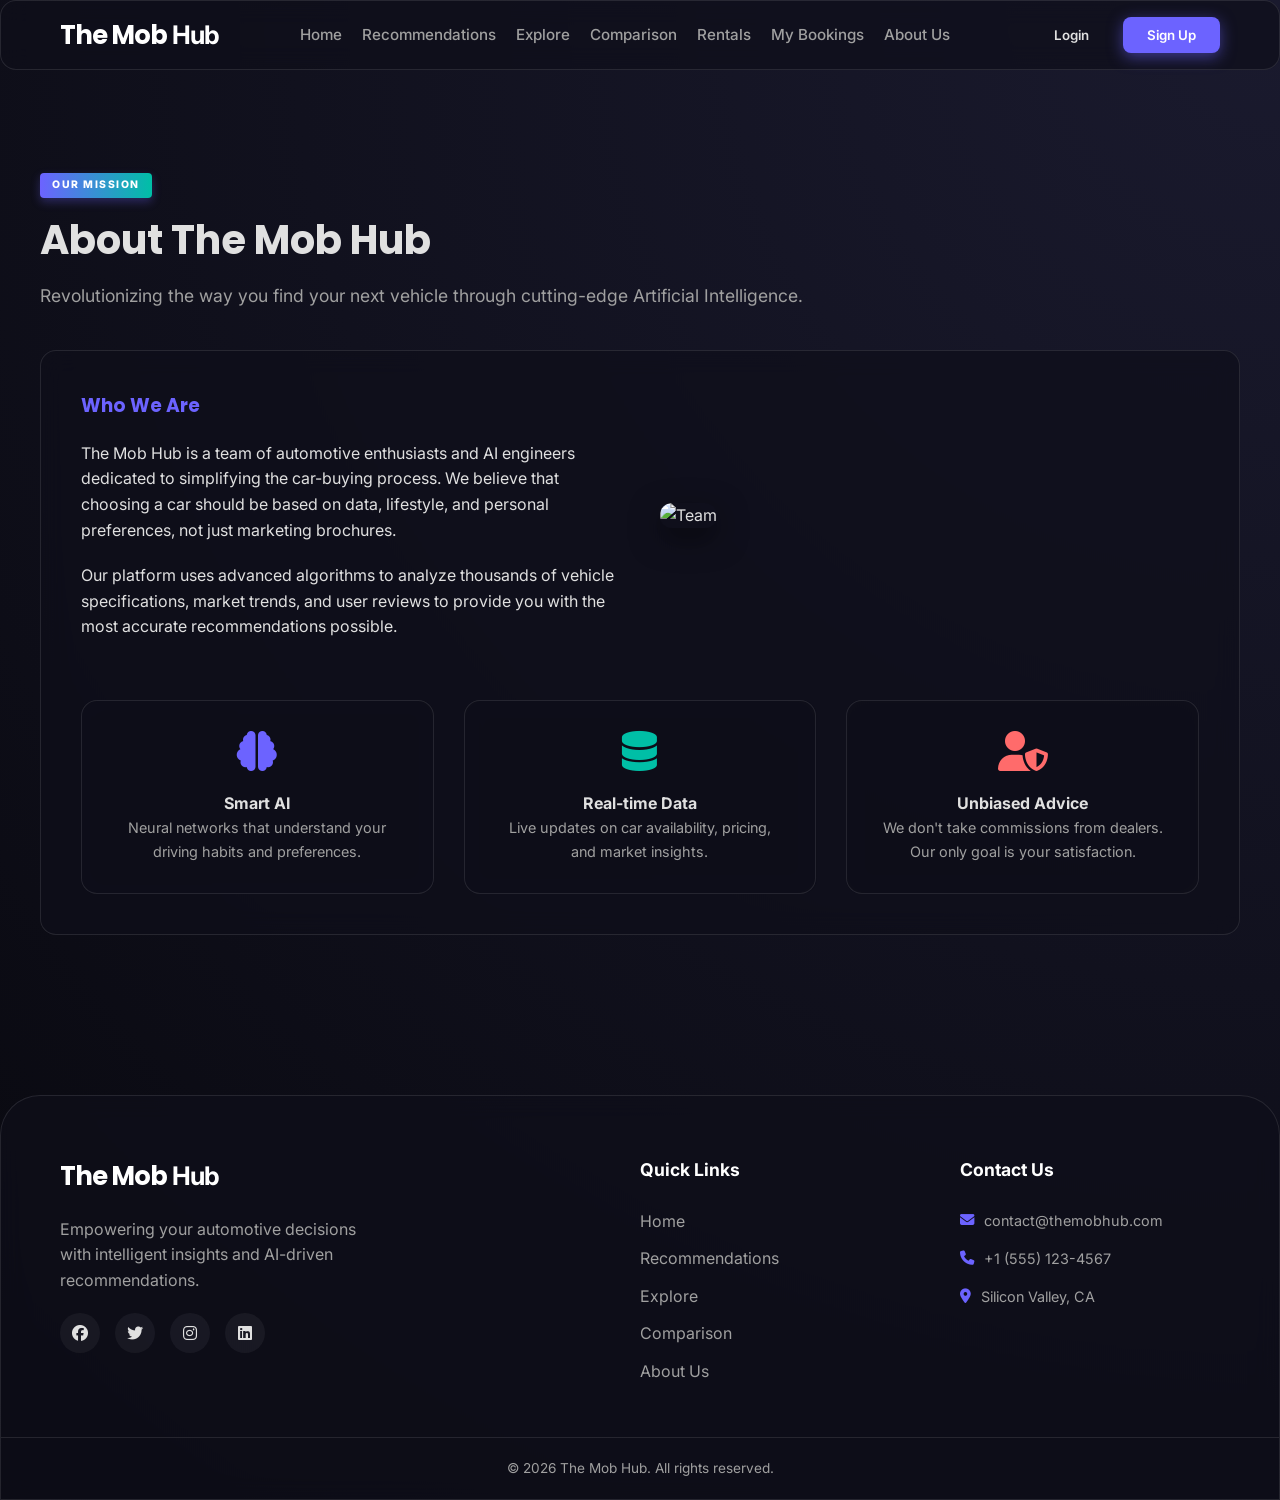
==== frontend/about.html @ 7b122635 "Initial project upload" ====
<!DOCTYPE html>
<html lang="en">
<head>
    <meta charset="UTF-8">
    <meta name="viewport" content="width=device-width, initial-scale=1.0">
    <title>About Us | The Mob Hub</title>
    <link rel="preconnect" href="https://fonts.googleapis.com">
    <link rel="preconnect" href="https://fonts.gstatic.com" crossorigin>
    <link href="https://fonts.googleapis.com/css2?family=Inter:wght@400;500;600&family=Poppins:wght@600;700&display=swap" rel="stylesheet">
    <link rel="stylesheet" href="https://cdnjs.cloudflare.com/ajax/libs/font-awesome/6.4.0/css/all.min.css">
    <link rel="stylesheet" href="css/styles.css">
</head>
<body class="dark-theme">
    <!-- Navbar -->
    <nav class="navbar glass">
        <div class="container">
            <a href="index.html" class="logo">The Mob<span> Hub</span></a>
            <ul class="nav-links">
                <li><a href="index.html">Home</a></li>
                <li><a href="recommendations.html">Recommendations</a></li>
                <li><a href="explore.html">Explore</a></li>
                <li><a href="comparison.html">Comparison</a></li>
                <li><a href="rentals.html">Rentals</a></li>
                <li><a href="my-bookings.html">My Bookings</a></li>
                <li><a href="about.html" class="active">About Us</a></li>
            </ul>
            <div class="auth-buttons">
                <button id="login-btn" class="btn btn-text">Login</button>
                <button id="signup-btn" class="btn btn-primary">Sign Up</button>
            </div>
        </div>
    </nav>

    <main class="container section-padding">
        <div class="section-header">
            <span class="module-label">Our Mission</span>
            <h2>About The Mob Hub</h2>
            <p>Revolutionizing the way you find your next vehicle through cutting-edge Artificial Intelligence.</p>
        </div>

        <div class="about-content glass" style="padding: 40px; margin-top: 40px;">
            <div style="display: grid; grid-template-columns: 1fr 1fr; gap: 40px; align-items: center;">
                <div>
                    <h3 style="color: var(--primary-color); margin-bottom: 20px;">Who We Are</h3>
                    <p style="margin-bottom: 20px;">The Mob Hub is a team of automotive enthusiasts and AI engineers dedicated to simplifying the car-buying process. We believe that choosing a car should be based on data, lifestyle, and personal preferences, not just marketing brochures.</p>
                    <p>Our platform uses advanced algorithms to analyze thousands of vehicle specifications, market trends, and user reviews to provide you with the most accurate recommendations possible.</p>
                </div>
                <div>
                    <img src="https://images.unsplash.com/photo-1552664730-d307ca884978?auto=format&fit=crop&w=800&q=80" alt="Team" style="width: 100%; border-radius: 12px; box-shadow: 0 10px 30px rgba(0,0,0,0.5);">
                </div>
            </div>

            <div style="margin-top: 60px; display: grid; grid-template-columns: repeat(3, 1fr); gap: 30px; text-align: center;">
                <div class="dash-card glass" style="min-height: auto; padding: 30px;">
                    <i class="fa-solid fa-brain" style="font-size: 2.5rem; color: var(--primary-color); margin-bottom: 20px;"></i>
                    <h4>Smart AI</h4>
                    <p style="font-size: 0.9rem; color: var(--text-muted);">Neural networks that understand your driving habits and preferences.</p>
                </div>
                <div class="dash-card glass" style="min-height: auto; padding: 30px;">
                    <i class="fa-solid fa-database" style="font-size: 2.5rem; color: var(--secondary-color); margin-bottom: 20px;"></i>
                    <h4>Real-time Data</h4>
                    <p style="font-size: 0.9rem; color: var(--text-muted);">Live updates on car availability, pricing, and market insights.</p>
                </div>
                <div class="dash-card glass" style="min-height: auto; padding: 30px;">
                    <i class="fa-solid fa-user-shield" style="font-size: 2.5rem; color: var(--accent-color); margin-bottom: 20px;"></i>
                    <h4>Unbiased Advice</h4>
                    <p style="font-size: 0.9rem; color: var(--text-muted);">We don't take commissions from dealers. Our only goal is your satisfaction.</p>
                </div>
            </div>
        </div>
    </main>

    <footer class="footer glass">
        <div class="container footer-container">
            <div class="footer-brand">
                <a href="index.html" class="logo">The Mob<span> Hub</span></a>
                <p>Empowering your automotive decisions with intelligent insights and AI-driven recommendations.</p>
                <div class="social-links">
                    <a href="#"><i class="fa-brands fa-facebook"></i></a>
                    <a href="#"><i class="fa-brands fa-twitter"></i></a>
                    <a href="#"><i class="fa-brands fa-instagram"></i></a>
                    <a href="#"><i class="fa-brands fa-linkedin"></i></a>
                </div>
            </div>
            <div class="footer-links">
                <h4>Quick Links</h4>
                <ul>
                    <li><a href="index.html">Home</a></li>
                    <li><a href="recommendations.html">Recommendations</a></li>
                    <li><a href="explore.html">Explore</a></li>
                    <li><a href="comparison.html">Comparison</a></li>
                    <li><a href="about.html">About Us</a></li>
                </ul>
            </div>
            <div class="footer-contact">
                <h4>Contact Us</h4>
                <p><i class="fa-solid fa-envelope"></i> contact@themobhub.com</p>
                <p><i class="fa-solid fa-phone"></i> +1 (555) 123-4567</p>
                <p><i class="fa-solid fa-location-dot"></i> Silicon Valley, CA</p>
            </div>
        </div>
        <div class="footer-bottom">
            <div class="container">
                <p>&copy; 2026 The Mob Hub. All rights reserved.</p>
            </div>
        </div>
    </footer>

    <!-- Modals -->
    <div id="login-modal" class="modal">
        <div class="modal-content glass">
            <span class="close-modal">&times;</span>
            <h2>Welcome Back</h2>
            <form id="login-form">
                <div class="form-group"><label>Email</label><input type="email" placeholder="Enter your email" required></div>
                <div class="form-group"><label>Password</label><input type="password" placeholder="Enter your password" required></div>
                <button type="submit" class="btn btn-primary btn-block">Login</button>
                <p class="auth-switch">Don't have an account? <a href="#" id="auth-signup-link">Sign Up</a></p>
            </form>
        </div>
    </div>

    <div id="signup-modal" class="modal">
        <div class="modal-content glass">
            <span class="close-modal">&times;</span>
            <h2>Create Account</h2>
            <form id="signup-form">
                <div class="form-group"><label>Name</label><input type="text" placeholder="Enter your name" required></div>
                <div class="form-group"><label>Email</label><input type="email" placeholder="Enter your email" required></div>
                <div class="form-group"><label>Password</label><input type="password" placeholder="Create a password" required></div>
                <button type="submit" class="btn btn-primary btn-block">Sign Up</button>
                <p class="auth-switch">Already have an account? <a href="#" id="auth-login-link">Log In</a></p>
            </form>
        </div>
    </div>

    <!-- Scripts -->
    <script src="js/api.js"></script>
    <script src="js/components.js"></script>
    <script src="js/app.js"></script>
</body>
</html>
---- frontend/css/styles.css ----
/* CSS Variables - Dark/Sleek Theme */
:root {
    --primary-color: #6C63FF;
    --primary-glow: rgba(108, 99, 255, 0.5);
    --secondary-color: #00BFA6;
    --accent-color: #FF6B6B;
    --bg-dark: #0F0F1A;
    --bg-darker: #08080E;
    --surface-color: rgba(255, 255, 255, 0.05);
    --surface-border: rgba(255, 255, 255, 0.1);
    --text-main: #E0E0E0;
    --text-muted: #A0A0A0;
    --glass-bg: rgba(15, 15, 26, 0.7);
    --glass-border: rgba(255, 255, 255, 0.1);
    --transition-smooth: all 0.3s cubic-bezier(0.4, 0, 0.2, 1);
    --container-width: 1200px;
}

/* Global Reset */
* {
    margin: 0;
    padding: 0;
    box-sizing: border-box;
    font-family: 'Inter', sans-serif;
}

body {
    background-color: var(--bg-dark);
    color: var(--text-main);
    line-height: 1.6;
    overflow-x: hidden;
    background: radial-gradient(circle at top right, #1A1A2E, var(--bg-darker));
}

h1, h2, h3, .logo {
    font-family: 'Poppins', sans-serif;
}

.container {
    max-width: var(--container-width);
    margin: 0 auto;
    padding: 0 20px;
}

/* Glassmorphism Utility */
.glass {
    background: var(--glass-bg);
    backdrop-filter: blur(12px);
    -webkit-backdrop-filter: blur(12px);
    border: 1px solid var(--glass-border);
    border-radius: 16px;
}

/* Navbar Styling */
.navbar {
    position: sticky;
    top: 0;
    z-index: 1000;
    padding: 10px 0;
    margin-bottom: 20px;
    height: 70px;
    display: flex;
    align-items: center;
}

.navbar .container {
    display: flex;
    justify-content: space-between;
    align-items: center;
    width: 100%;
}

.logo {
    font-size: 1.6rem;
    font-weight: 700;
    color: #fff;
    text-decoration: none;
    letter-spacing: -1px;
    flex-shrink: 0;
}

.nav-links {
    display: flex;
    list-style: none;
    gap: 20px;
    margin: 0 20px;
    flex-wrap: nowrap;
}

.nav-links a {
    text-decoration: none;
    color: var(--text-muted);
    font-weight: 500;
    transition: var(--transition-smooth);
    white-space: nowrap;
    font-size: 0.95rem;
}

.auth-buttons {
    display: flex;
    gap: 10px;
    align-items: center;
    flex-shrink: 0;
}

/* Responsive Navbar Adjustments */
@media (max-width: 1100px) {
    .nav-links { gap: 15px; margin: 0 10px; }
    .nav-links a { font-size: 0.9rem; }
    .logo { font-size: 1.4rem; }
}

@media (max-width: 900px) {
    .nav-links { gap: 10px; }
    .btn { padding: 8px 16px; font-size: 0.85rem; }
}

/* Buttons */
.btn {
    padding: 10px 24px;
    border-radius: 8px;
    font-weight: 600;
    cursor: pointer;
    transition: var(--transition-smooth);
    border: none;
    outline: none;
}

.btn-primary {
    background-color: var(--primary-color);
    color: white;
    box-shadow: 0 4px 15px var(--primary-glow);
}

.btn-primary:hover {
    transform: translateY(-2px);
    box-shadow: 0 6px 20px var(--primary-glow);
}

.btn-secondary {
    background-color: transparent;
    color: var(--text-main);
    border: 1px solid var(--surface-border);
}

.btn-secondary:hover {
    background-color: var(--surface-color);
}

.btn-text {
    background: none;
    color: var(--text-main);
}

.btn-lg {
    padding: 14px 32px;
    font-size: 1.1rem;
}

.btn-block {
    width: 100%;
}

/* Hero Section */
.hero {
    position: relative;
    height: 100vh;
    display: flex;
    align-items: center;
    overflow: hidden;
}

#hero-video {
    position: absolute;
    top: 50%;
    left: 50%;
    min-width: 100%;
    min-height: 100%;
    width: auto;
    height: auto;
    z-index: -2;
    transform: translate(-50%, -50%);
    object-fit: cover;
}

.hero-overlay {
    position: absolute;
    top: 0;
    left: 0;
    width: 100%;
    height: 100%;
    background: linear-gradient(rgba(8, 8, 14, 0.4), var(--bg-darker));
    z-index: -1;
}

.hero-container {
    z-index: 1;
}

.hero h1 {
    font-size: 4rem;
    text-shadow: 0 4px 10px rgba(0, 0, 0, 0.5);
}

.hero p {
    text-shadow: 0 2px 5px rgba(0, 0, 0, 0.5);
}

.car-skeleton {
    width: 100%;
    height: 300px;
    background: linear-gradient(90deg, var(--surface-color) 25%, var(--surface-border) 50%, var(--surface-color) 75%);
    background-size: 200% 100%;
    animation: loading 1.5s infinite;
    border-radius: 20px;
}

@keyframes loading {
    0% { background-position: 200% 0; }
    100% { background-position: -200% 0; }
}

/* Catalog Section & Sidebar */
.catalog-section {
    display: grid;
    grid-template-columns: 280px 1fr;
    gap: 40px;
    margin-bottom: 80px;
}

.sidebar {
    padding: 30px;
    height: fit-content;
    position: sticky;
    top: 100px;
}

.sidebar h3 {
    margin-bottom: 25px;
    font-size: 1.3rem;
}

.filter-group {
    margin-bottom: 25px;
}

.filter-group label {
    display: block;
    margin-bottom: 10px;
    font-size: 0.9rem;
    color: var(--text-muted);
}

.filter-group input[type="range"] {
    width: 100%;
    accent-color: var(--primary-color);
}

.range-values {
    display: flex;
    justify-content: space-between;
    font-size: 0.8rem;
    color: var(--text-muted);
    margin-top: 5px;
}

.filter-group select {
    width: 100%;
    padding: 10px;
    background: var(--bg-darker);
    border: 1px solid var(--surface-border);
    border-radius: 8px;
    color: #fff;
    outline: none;
}

.checkbox-group label {
    display: flex;
    align-items: center;
    gap: 10px;
    margin-bottom: 8px;
    cursor: pointer;
    color: var(--text-main);
}

/* Car Grid & Cards */
.car-grid {
    display: grid;
    grid-template-columns: repeat(auto-fill, minmax(300px, 1fr));
    gap: 25px;
}

.car-card {
    background: var(--surface-color);
    border: 1px solid var(--surface-border);
    border-radius: 20px;
    overflow: hidden;
    transition: var(--transition-smooth);
    position: relative;
}

.car-card:hover {
    transform: translateY(-10px);
    border-color: var(--primary-color);
    box-shadow: 0 10px 30px rgba(0, 0, 0, 0.5);
}

.car-img {
    width: 100%;
    height: 180px;
    background-color: #1a1a2e;
    position: relative;
    overflow: hidden;
}

.car-img img {
    width: 100%;
    height: 100%;
    object-fit: cover;
    transition: transform 0.5s ease;
}

.car-card:hover .car-img img {
    transform: scale(1.1);
}

.wishlist-btn {
    position: absolute;
    top: 15px;
    right: 15px;
    width: 40px;
    height: 40px;
    border-radius: 50%;
    background: rgba(15, 15, 26, 0.6);
    backdrop-filter: blur(5px);
    border: 1px solid var(--surface-border);
    color: #fff;
    display: flex;
    align-items: center;
    justify-content: center;
    cursor: pointer;
    transition: var(--transition-smooth);
}

.wishlist-btn:hover {
    color: var(--accent-color);
    background: #fff;
}

.car-info {
    padding: 20px;
}

.car-category {
    font-size: 0.75rem;
    font-weight: 700;
    text-transform: uppercase;
    color: var(--primary-color);
    margin-bottom: 5px;
    letter-spacing: 1px;
}

.car-info h4 {
    font-size: 1.2rem;
    margin-bottom: 10px;
}

.car-price {
    color: var(--secondary-color);
    font-weight: 700;
    font-size: 1.3rem;
    margin-bottom: 15px;
}

.car-specs {
    display: grid;
    grid-template-columns: 1fr 1fr;
    gap: 10px;
    margin-bottom: 20px;
    font-size: 0.85rem;
    color: var(--text-muted);
}

.car-specs span {
    display: flex;
    align-items: center;
    gap: 5px;
}

.car-actions {
    display: flex;
    gap: 10px;
}

.car-actions .btn-primary {
    flex: 1;
}

/* AI Chat Widget */
.chat-widget {
    position: fixed;
    bottom: 30px;
    right: 30px;
    z-index: 2000;
}

.chat-toggle {
    width: 60px;
    height: 60px;
    border-radius: 50%;
    display: flex;
    align-items: center;
    justify-content: center;
    font-size: 1.5rem;
    color: #fff;
    cursor: pointer;
    box-shadow: 0 5px 20px rgba(108, 99, 255, 0.3);
    border: none;
    transition: var(--transition-smooth);
}

.chat-toggle:hover {
    transform: rotate(15deg) scale(1.1);
}

.chat-toggle i {
    color: var(--primary-color);
}

.chat-body {
    width: 350px;
    height: 480px;
    background: var(--bg-darker);
    border: 1px solid var(--surface-border);
    border-radius: 20px;
    display: none; /* Hidden by default */
    flex-direction: column;
    overflow: hidden;
    margin-bottom: 20px;
    box-shadow: 0 20px 50px rgba(0, 0, 0, 0.8);
}

.chat-header {
    padding: 15px 20px;
    display: flex;
    justify-content: space-between;
    align-items: center;
    border-bottom: 1px solid var(--surface-border);
    font-weight: 600;
}

.chat-messages {
    flex: 1;
    padding: 20px;
    overflow-y: auto;
    display: flex;
    flex-direction: column;
    gap: 15px;
}

.message {
    padding: 12px 16px;
    border-radius: 16px;
    max-width: 85%;
    font-size: 0.9rem;
    position: relative;
}

.message.ai {
    background: var(--surface-color);
    align-self: flex-start;
    border-bottom-left-radius: 4px;
    border: 1px solid var(--surface-border);
}

.message.user {
    background: var(--primary-color);
    color: #fff;
    align-self: flex-end;
    border-bottom-right-radius: 4px;
}

.message-time {
    font-size: 0.7rem;
    color: var(--text-muted);
    margin-top: 5px;
    text-align: right;
}


.chat-footer {
    padding: 15px;
    display: flex;
    gap: 10px;
    border-top: 1px solid var(--surface-border);
}

.chat-footer input {
    flex: 1;
    background: var(--surface-color);
    border: none;
    border-radius: 8px;
    padding: 10px;
    color: #fff;
    outline: none;
}

.section-padding {
    padding: 80px 0;
}

.section-header {
    margin-bottom: 40px;
    text-align: left;
}

.section-header h2 {
    font-size: 2.5rem;
    margin-bottom: 10px;
}

.section-header p {
    color: var(--text-muted);
    font-size: 1.1rem;
}

/* Dashboard Styles */
.dashboard-grid {
    display: grid;
    grid-template-columns: repeat(3, 1fr);
    gap: 30px;
}

.dash-card {
    padding: 30px;
    min-height: 300px;
}

.dash-card h3 {
    display: flex;
    align-items: center;
    gap: 15px;
    margin-bottom: 25px;
    font-size: 1.4rem;
}

.dash-card h3 i {
    color: var(--primary-color);
}

.dash-list {
    display: flex;
    flex-direction: column;
    gap: 15px;
}

.empty-msg {
    color: var(--text-muted);
    font-style: italic;
    font-size: 0.9rem;
}

.stat-item {
    margin-top: 10px;
}

.progress-bar {
    width: 100%;
    height: 8px;
    background: var(--surface-border);
    border-radius: 4px;
    margin-top: 10px;
    overflow: hidden;
}

.progress {
    height: 100%;
    background: linear-gradient(90deg, var(--primary-color), var(--secondary-color));
}

/* Comparison Styles */
.compare-container {
    padding: 60px;
    display: flex;
    justify-content: center;
    align-items: center;
    min-height: 400px;
}

.compare-placeholder {
    text-align: center;
    color: var(--text-muted);
}

.compare-placeholder i {
    font-size: 4rem;
    margin-bottom: 20px;
    opacity: 0.3;
}

/* Recommendation Grid */
.recommendation-grid {
    display: grid;
    grid-template-columns: repeat(auto-fill, minmax(350px, 1fr));
    gap: 30px;
}

/* Modal Styles */
.modal {
    display: none;
    position: fixed;
    z-index: 3000;
    left: 0;
    top: 0;
    width: 100%;
    height: 100%;
    background-color: rgba(0, 0, 0, 0.8);
    backdrop-filter: blur(5px);
    align-items: center;
    justify-content: center;
}

.modal.open {
    display: flex;
}

.modal-content {
    padding: 40px;
    width: 100%;
    max-width: 450px;
    position: relative;
    z-index: 4000;
    pointer-events: auto;
    animation: fadeIn 0.3s ease-out;
}

.close-modal {
    position: absolute;
    top: 20px;
    right: 25px;
    font-size: 1.5rem;
    cursor: pointer;
    color: var(--text-muted);
}

.form-group {
    margin-bottom: 20px;
}

.form-group label {
    display: block;
    margin-bottom: 8px;
    font-size: 0.9rem;
}

.form-group input {
    width: 100%;
    padding: 12px;
    background: var(--surface-color);
    border: 1px solid var(--surface-border);
    border-radius: 8px;
    color: #fff;
    outline: none;
    pointer-events: auto;
    position: relative;
    z-index: 4001;
}

.auth-switch {
    margin-top: 20px;
    text-align: center;
    font-size: 0.9rem;
    color: var(--text-muted);
}

.auth-switch a {
    color: var(--primary-color);
    text-decoration: none;
}

/* Comparison Table */
.compare-table {
    width: 100%;
    border-collapse: collapse;
    margin-top: 20px;
    background: var(--surface-color);
    border-radius: 12px;
    overflow: hidden;
}

.compare-table th, .compare-table td {
    padding: 15px 20px;
    text-align: left;
    border-bottom: 1px solid var(--surface-border);
}

.compare-table th {
    background: var(--bg-darker);
    color: var(--primary-color);
    font-weight: 700;
}

.compare-table tr:hover {
    background: rgba(255, 255, 255, 0.02);
}

/* Reasons List */
.car-reasons {
    list-style: none;
    margin-bottom: 15px;
    padding: 0;
}

.car-reasons li {
    font-size: 0.85rem;
    color: var(--secondary-color);
    display: flex;
    align-items: center;
    gap: 8px;
    margin-bottom: 5px;
}

.car-reasons li i {
    font-size: 0.7rem;
}

/* Upgrade Card */
.upgrade-card {
    border-left: 4px solid var(--primary-color);
}

.upgrade-divider {
    grid-column: 1 / -1;
    margin: 40px 0 20px;
    border-bottom: 1px solid var(--surface-border);
    padding-bottom: 10px;
}

.badge {
    position: absolute;
    top: 15px;
    left: 15px;
    background: var(--primary-color);
    color: #fff;
    padding: 4px 10px;
    border-radius: 4px;
    font-size: 0.7rem;
    font-weight: 700;
    text-transform: uppercase;
}

/* Dash Item */
.dash-item {
    display: flex;
    align-items: center;
    gap: 15px;
    padding: 15px;
    border-radius: 12px;
    margin-bottom: 10px;
}

.dash-item-actions {
    display: flex;
    gap: 8px;
}

.dash-item-actions button {
    background: none;
    border: none;
    color: var(--text-muted);
    cursor: pointer;
    font-size: 0.9rem;
    transition: var(--transition-smooth);
}

.dash-item-actions button:hover {
    color: var(--primary-color);
    transform: scale(1.1);
}

/* Reason Tags */
.reason-tag {
    font-size: 0.8rem;
    display: flex;
    align-items: center;
    gap: 6px;
    padding: 4px 10px;
    border-radius: 20px;
    margin-bottom: 5px;
    background: rgba(255, 255, 255, 0.05);
}

.reason-tag.budget { color: var(--secondary-color); }
.reason-tag.usage { color: #FFD700; }
.reason-tag.efficiency { color: #ADFF2F; }
.reason-tag.performance { color: var(--accent-color); }
.reason-tag.safety { color: #00BFFF; }

/* Details Modal Layout */
.details-modal-content {
    max-width: 900px;
    width: 90%;
    padding: 0;
    overflow: hidden;
}

.details-layout {
    display: grid;
    grid-template-columns: 1fr 1fr;
    height: 100%;
}

.details-gallery {
    padding: 30px;
    background: #000;
}

.details-gallery .main-img {
    width: 100%;
    height: 250px;
    object-fit: cover;
    border-radius: 12px;
    margin-bottom: 20px;
}

.specs-grid {
    display: grid;
    grid-template-columns: 1fr 1fr;
    gap: 15px;
}

.spec-box {
    background: var(--surface-color);
    padding: 15px;
    border-radius: 10px;
    display: flex;
    flex-direction: column;
    align-items: center;
    text-align: center;
}

.spec-box i { color: var(--primary-color); margin-bottom: 5px; }
.spec-box span { font-weight: 600; font-size: 0.9rem; }
.spec-box label { font-size: 0.7rem; color: var(--text-muted); text-transform: uppercase; }

.details-info {
    padding: 40px;
    overflow-y: auto;
}

.details-info h2 { font-size: 2rem; margin-bottom: 15px; }
.details-info .description { color: var(--text-muted); margin-bottom: 30px; font-size: 0.95rem; }

.insights-card {
    padding: 20px;
    margin-bottom: 30px;
}

.insights-card h3 { font-size: 1.1rem; margin-bottom: 15px; }
.insight-row {
    display: flex;
    justify-content: space-between;
    margin-bottom: 10px;
    font-size: 0.9rem;
}

.modal-actions { margin-top: auto; }

@media (max-width: 768px) {
    .details-layout { grid-template-columns: 1fr; }
    .details-modal-content { height: 90vh; overflow-y: auto; }
}

.info-header {
    display: flex;
    justify-content: space-between;
    align-items: center;
    margin-bottom: 15px;
}

.price-tag {
    font-size: 1.5rem;
    font-weight: 700;
    color: var(--secondary-color);
}

.calculator-section, .cost-analysis {
    padding: 20px;
    margin-bottom: 20px;
}

.calculator-section h3, .cost-analysis h3 {
    font-size: 1rem;
    margin-bottom: 15px;
    display: flex;
    align-items: center;
    gap: 10px;
}

.calc-grid {
    display: grid;
    grid-template-columns: 1fr 1fr;
    gap: 15px;
    margin-bottom: 15px;
}

.calc-input label {
    display: block;
    font-size: 0.75rem;
    color: var(--text-muted);
    margin-bottom: 5px;
}

.calc-input input {
    width: 100%;
    background: rgba(255, 255, 255, 0.05);
    border: 1px solid var(--surface-border);
    padding: 8px;
    border-radius: 6px;
    color: #fff;
    outline: none;
}

.emi-result {
    text-align: center;
    border-top: 1px solid var(--surface-border);
    padding-top: 15px;
}

.emi-result span {
    display: block;
    font-size: 0.8rem;
    color: var(--text-muted);
}

.emi-result strong {
    font-size: 1.4rem;
    color: var(--primary-color);
}

.range-vals {
    display: flex;
    justify-content: space-between;
    font-size: 0.7rem;
    color: var(--text-muted);
    margin-top: 5px;
}

#km-val {
    color: var(--secondary-color);
    font-weight: 600;
}

.thumb-grid {
    display: grid;
    grid-template-columns: repeat(4, 1fr);
    gap: 10px;
    margin-bottom: 20px;
}

.thumb {
    width: 100%;
    height: 60px;
    object-fit: cover;
    border-radius: 6px;
    cursor: pointer;
    border: 2px solid transparent;
    transition: var(--transition-smooth);
}

.thumb:hover {
    border-color: var(--primary-color);
}

.suitability-section {
    margin-bottom: 25px;
    display: flex;
    flex-direction: column;
    gap: 10px;
}

.suit-item {
    display: flex;
    justify-content: space-between;
    font-size: 0.85rem;
    color: var(--text-muted);
}

.stars {
    color: #333;
    font-size: 0.75rem;
}

.stars i.active {
    color: #FFD700;
}

.pros-cons {
    display: grid;
    grid-template-columns: 1fr 1fr;
    gap: 20px;
    margin-bottom: 30px;
}

.pc-box h3 {
    font-size: 0.9rem;
    margin-bottom: 10px;
    text-transform: uppercase;
}

.pc-box ul {
    list-style: none;
    padding: 0;
}

.pc-box li {
    font-size: 0.8rem;
    margin-bottom: 5px;
    display: flex;
    gap: 8px;
    align-items: center;
}

.pc-box.pros i { color: var(--secondary-color); }
.pc-box.cons i { color: var(--accent-color); }

.pc-box.pros { border-left: 3px solid var(--secondary-color); padding-left: 15px; }
.pc-box.cons { border-left: 3px solid var(--accent-color); padding-left: 15px; }

.module-label {
    display: inline-block;
    background: linear-gradient(90deg, var(--primary-color), var(--secondary-color));
    color: #fff;
    padding: 4px 12px;
    border-radius: 4px;
    font-size: 0.65rem;
    font-weight: 800;
    text-transform: uppercase;
    letter-spacing: 1.5px;
    margin-bottom: 10px;
    box-shadow: 0 4px 10px rgba(108, 99, 255, 0.3);
}

/* Typing Indicator */
.typing {
    padding: 10px 15px;
    background: var(--surface-color);
    border-radius: 12px;
    display: inline-flex;
    gap: 4px;
    align-self: flex-start;
}

.typing span {
    width: 6px;
    height: 6px;
    background: var(--text-muted);
    border-radius: 50%;
    animation: typing 1s infinite ease-in-out;
}

.typing span:nth-child(2) { animation-delay: 0.2s; }
.typing span:nth-child(3) { animation-delay: 0.4s; }

@keyframes typing {
    0%, 100% { transform: translateY(0); }
    50% { transform: translateY(-5px); }
}

/* Footer Styles */
.footer {
    margin-top: 80px;
    padding: 60px 0 20px;
    border-top: 1px solid var(--glass-border);
    border-radius: 40px 40px 0 0;
}

.footer-container {
    display: grid;
    grid-template-columns: 2fr 1fr 1fr;
    gap: 60px;
    margin-bottom: 40px;
}

.footer-brand p {
    margin: 20px 0;
    color: var(--text-muted);
    max-width: 300px;
}

.social-links {
    display: flex;
    gap: 15px;
}

.social-links a {
    width: 40px;
    height: 40px;
    border-radius: 50%;
    background: var(--surface-color);
    display: flex;
    align-items: center;
    justify-content: center;
    color: var(--text-main);
    text-decoration: none;
    transition: var(--transition-smooth);
}

.social-links a:hover {
    background: var(--primary-color);
    color: #fff;
    transform: translateY(-3px);
}

.footer-links h4, .footer-contact h4 {
    margin-bottom: 25px;
    font-size: 1.1rem;
    color: #fff;
}

.footer-links ul {
    list-style: none;
}

.footer-links ul li {
    margin-bottom: 12px;
}

.footer-links ul li a {
    text-decoration: none;
    color: var(--text-muted);
    transition: var(--transition-smooth);
}

.footer-links ul li a:hover {
    color: var(--primary-color);
    padding-left: 5px;
}

.footer-contact p {
    display: flex;
    align-items: center;
    gap: 10px;
    color: var(--text-muted);
    margin-bottom: 15px;
    font-size: 0.9rem;
}

.footer-contact p i {
    color: var(--primary-color);
}

.footer-bottom {
    padding-top: 20px;
    border-top: 1px solid var(--surface-border);
    text-align: center;
    font-size: 0.85rem;
    color: var(--text-muted);
}

@media (max-width: 768px) {
    .footer-container {
        grid-template-columns: 1fr;
        gap: 40px;
    }
}

.rental-badge {
    background: var(--secondary-color);
    font-size: 0.9rem;
    padding: 6px 12px;
}

.car-card .rental-info {
    display: flex;
    justify-content: space-between;
    align-items: center;
    margin-top: 15px;
    padding-top: 15px;
    border-top: 1px solid var(--surface-border);
}

.rental-tag {
    font-size: 0.75rem;
    color: var(--text-muted);
    background: rgba(255, 255, 255, 0.05);
    padding: 3px 8px;
    border-radius: 4px;
}

.rental-form-container h3 {
    margin-bottom: 25px;
    text-align: center;
    color: var(--primary-color);
}

.form-grid .form-group label {
    font-size: 0.8rem;
    color: var(--text-muted);
}

.error {
    color: var(--accent-color);
    text-align: center;
    padding: 20px;
}

/* Select & Dropdown Fixes */
select {
    width: 100%;
    padding: 12px;
    background-color: var(--surface-color);
    color: #fff;
    border: 1px solid var(--surface-border);
    border-radius: 8px;
    font-family: inherit;
    font-size: 0.9rem;
    appearance: none;
    background-image: url("data:image/svg+xml,%3Csvg xmlns='http://www.w3.org/2000/svg' fill='none' viewBox='0 0 24 24' stroke='white'%3E%3Cpath stroke-linecap='round' stroke-linejoin='round' stroke-width='2' d='M19 9l-7 7-7-7'%3E%3C/path%3E%3C/svg%3E");
    background-repeat: no-repeat;
    background-position: right 12px center;
    background-size: 16px;
    cursor: pointer;
    transition: var(--transition-smooth);
}

select:focus {
    outline: none;
    border-color: var(--primary-color);
    box-shadow: 0 0 0 2px var(--primary-glow);
}

select option {
    background-color: #1e1e2f; /* Dark background for visibility */
    color: #fff;
    padding: 12px;
}

.form-group-dynamic {
    margin-top: 15px;
    animation: fadeIn 0.3s ease-out;
}

/* Animations */
@keyframes fadeIn {
    from { opacity: 0; transform: translateY(20px); }
    to { opacity: 1; transform: translateY(0); }
}

section {
    animation: fadeIn 0.8s ease-out forwards;
}

.car-card {
    animation: fadeIn 0.5s ease-out forwards;
}

/* Hover effects for interactive elements */
.btn, .nav-links a, .chat-toggle, .wishlist-btn {
    transition: var(--transition-smooth);
}

.dash-card:hover {
    border-color: var(--secondary-color);
    box-shadow: 0 5px 20px rgba(0, 191, 166, 0.2);
}

/* Custom Scrollbar */
::-webkit-scrollbar {
    width: 8px;
}

::-webkit-scrollbar-track {
    background: var(--bg-darker);
}

::-webkit-scrollbar-thumb {
    background: var(--surface-border);
    border-radius: 4px;
}

::-webkit-scrollbar-thumb:hover {
    background: var(--primary-color);
}

/* --- Enhanced Rental Booking Modal Styles --- */

.details-modal-content {
    max-width: 1000px !important;
    width: 95% !important;
    padding: 0 !important;
    overflow: hidden;
    background: var(--bg-darker) !important;
    border-radius: 20px !important;
}

.rental-modal-container {
    color: var(--text-main);
    animation: fadeIn 0.4s ease;
}

.rental-modal-grid {
    display: grid;
    grid-template-columns: 1fr 1.2fr;
    height: 85vh;
}

@media (max-width: 850px) {
    .rental-modal-grid {
        grid-template-columns: 1fr;
        height: 80vh;
        overflow-y: auto;
    }
}

.rental-info-side {
    padding: 30px;
    background: rgba(108, 99, 255, 0.03);
    border-right: 1px solid var(--surface-border);
    display: flex;
    flex-direction: column;
    gap: 25px;
    overflow-y: auto;
}

.rental-form-side {
    padding: 30px;
    overflow-y: auto;
    background: var(--bg-darker);
}

/* Selected Car Card */
.selected-car-card {
    padding: 20px;
    position: relative;
    border: 1px solid var(--primary-glow);
    box-shadow: 0 0 20px rgba(108, 99, 255, 0.1);
    transition: var(--transition-smooth);
    border-radius: 16px;
}

.selected-car-card:hover {
    box-shadow: 0 0 30px rgba(108, 99, 255, 0.2);
    border-color: var(--primary-color);
}

.availability-badge {
    position: absolute;
    top: 15px;
    right: 15px;
    padding: 5px 12px;
    border-radius: 20px;
    font-size: 0.75rem;
    font-weight: 600;
    text-transform: uppercase;
    letter-spacing: 1px;
    z-index: 10;
}

.availability-badge.available {
    background: rgba(0, 191, 166, 0.15);
    color: var(--secondary-color);
    border: 1px solid var(--secondary-color);
}

.selected-car-img {
    width: 100%;
    height: 160px;
    object-fit: contain;
    margin-bottom: 15px;
    filter: drop-shadow(0 10px 15px rgba(0,0,0,0.5));
}

.selected-car-info h3 {
    font-size: 1.4rem;
    margin-bottom: 12px;
    color: #fff;
    text-shadow: 0 0 10px var(--primary-glow);
}

.car-meta-grid {
    display: grid;
    grid-template-columns: 1fr 1fr;
    gap: 10px;
}

.car-meta-grid span {
    font-size: 0.8rem;
    color: var(--text-muted);
    display: flex;
    align-items: center;
    gap: 6px;
}

.car-meta-grid span i {
    color: var(--primary-color);
    width: 14px;
}

/* Info Sections */
.insurance-section h4, .ratings-preview h4 {
    font-size: 0.95rem;
    margin-bottom: 10px;
    display: flex;
    align-items: center;
    gap: 8px;
    color: var(--primary-color);
}

.insurance-section p {
    font-size: 0.8rem;
    color: var(--text-muted);
    line-height: 1.4;
}

.rating-flex {
    display: flex;
    align-items: center;
    gap: 10px;
}

.rating-score {
    font-size: 1.1rem;
    font-weight: 700;
    color: #fff;
}

.stars i.active {
    color: #FFD700;
}

.review-count {
    font-size: 0.75rem;
    color: var(--text-muted);
}

/* Form Styles */
.form-section {
    margin-bottom: 25px;
}

.form-section h4 {
    font-size: 0.85rem;
    text-transform: uppercase;
    letter-spacing: 1px;
    color: var(--text-muted);
    margin-bottom: 15px;
    display: flex;
    align-items: center;
    gap: 8px;
    border-bottom: 1px solid var(--surface-border);
    padding-bottom: 8px;
}

.form-section h4 i {
    color: var(--primary-color);
}

/* Driver Options Radio */
.driver-options {
    display: grid;
    grid-template-columns: 1fr 1fr;
    gap: 12px;
}

.radio-card {
    cursor: pointer;
    position: relative;
}

.radio-card input {
    position: absolute;
    opacity: 0;
}

.radio-content {
    background: var(--surface-color);
    border: 1px solid var(--surface-border);
    padding: 12px;
    border-radius: 10px;
    display: flex;
    flex-direction: column;
    align-items: center;
    gap: 6px;
    transition: var(--transition-smooth);
}

.radio-card input:checked + .radio-content {
    background: rgba(108, 99, 255, 0.1);
    border-color: var(--primary-color);
    box-shadow: 0 0 10px var(--primary-glow);
}

.radio-content i {
    font-size: 1.2rem;
    margin-bottom: 2px;
}

.radio-card input:checked + .radio-content i {
    color: var(--primary-color);
}

/* Upload Section */
.upload-grid {
    display: grid;
    grid-template-columns: 1fr 1fr;
    gap: 12px;
}

.upload-box {
    border: 2px dashed var(--surface-border);
    background: var(--surface-color);
    padding: 15px;
    border-radius: 10px;
    text-align: center;
    cursor: pointer;
    transition: var(--transition-smooth);
    display: flex;
    flex-direction: column;
    align-items: center;
    justify-content: center;
    gap: 5px;
    position: relative;
    min-height: 120px;
}

.upload-box.drag-over {
    border-color: var(--primary-color);
    background: rgba(108, 99, 255, 0.05);
    transform: scale(1.02);
}

.upload-box.uploaded {
    border-color: var(--secondary-color);
    background: rgba(0, 191, 166, 0.05);
    border-style: solid;
}

.upload-box.error {
    border-color: var(--accent-color);
    background: rgba(255, 107, 107, 0.05);
}

.upload-box.uploaded i {
    color: var(--secondary-color);
}

.upload-box.uploaded small {
    color: var(--secondary-color);
    font-weight: 600;
}

.upload-preview {
    width: 100%;
    height: 80px;
    object-fit: cover;
    border-radius: 6px;
    margin-bottom: 5px;
    display: none;
}

.upload-box.uploaded .upload-preview {
    display: block;
}

.upload-box.uploaded i:not(.success-icon) {
    display: none;
}

.error-msg {
    color: var(--accent-color);
    font-size: 0.7rem;
    margin-top: 4px;
    display: none;
    font-weight: 500;
}

.upload-box.error .error-msg {
    display: block;
}


.upload-box span {
    font-size: 0.85rem;
    font-weight: 500;
}

.upload-box small {
    font-size: 0.7rem;
    color: var(--text-muted);
}

/* Coupon Group */
.coupon-group {
    display: flex;
    gap: 10px;
    margin-top: 12px;
}

.coupon-group input {
    flex: 1;
}

/* Summary Card */
.summary-card {
    margin: 25px 0;
    padding: 18px;
    border: 1px solid var(--primary-glow);
    background: rgba(108, 99, 255, 0.05) !important;
    border-radius: 12px;
}

.summary-card h4 {
    color: #fff;
    margin-bottom: 12px;
    font-size: 1rem;
}

.summary-row {
    display: flex;
    justify-content: space-between;
    font-size: 0.85rem;
    margin-bottom: 6px;
    color: var(--text-muted);
}

.summary-divider {
    height: 1px;
    background: var(--surface-border);
    margin: 12px 0;
}

.summary-row.total {
    font-size: 1.1rem;
    font-weight: 700;
    color: #fff;
}

.summary-row.total span:last-child {
    color: var(--secondary-color);
    text-shadow: 0 0 10px rgba(0, 191, 166, 0.4);
}

/* Terms Group */
.terms-group {
    margin-bottom: 20px;
}

.checkbox-container {
    display: flex;
    align-items: center;
    gap: 10px;
    font-size: 0.85rem;
    color: var(--text-muted);
    cursor: pointer;
}

.checkbox-container input {
    width: 18px;
    height: 18px;
    cursor: pointer;
}

.checkbox-container a {
    color: var(--primary-color);
    text-decoration: none;
}

/* Success Popup */
.success-popup {
    padding: 50px 30px;
    text-align: center;
    animation: scaleUp 0.5s cubic-bezier(0.175, 0.885, 0.32, 1.275);
}

.success-icon {
    font-size: 4.5rem;
    color: var(--secondary-color);
    margin-bottom: 20px;
    filter: drop-shadow(0 0 15px rgba(0, 191, 166, 0.5));
}

.success-popup h2 {
    font-size: 1.8rem;
    margin-bottom: 12px;
    color: #fff;
}

.success-popup p {
    color: var(--text-muted);
    max-width: 350px;
    margin: 0 auto 30px;
    font-size: 0.9rem;
}

.success-actions {
    display: flex;
    justify-content: center;
    gap: 12px;
}

@keyframes scaleUp {
    from { transform: scale(0.8); opacity: 0; }
    to { transform: scale(1); opacity: 1; }
}

/* Glow Button */
.glow-button {
    position: relative;
    overflow: hidden;
    transition: var(--transition-smooth);
    border: none;
    outline: none;
}

.glow-button:hover {
    box-shadow: 0 0 20px var(--primary-glow);
    transform: translateY(-2px);
}

.glow-button:active {
    transform: scale(0.98);
}

/* Booked Dates Section */
.booked-dates-section {
    padding: 15px;
    margin-top: 15px;
    border: 1px solid rgba(255, 107, 107, 0.2);
    background: rgba(255, 107, 107, 0.02) !important;
}

.booked-dates-section h4 {
    color: var(--accent-color) !important;
    font-size: 0.9rem;
    margin-bottom: 10px;
    display: flex;
    align-items: center;
    gap: 8px;
}

.booked-dates-list {
    display: flex;
    flex-direction: column;
    gap: 8px;
}

.booked-date-item {
    display: flex;
    align-items: center;
    gap: 10px;
    font-size: 0.8rem;
    color: var(--text-muted);
    background: rgba(255,255,255,0.03);
    padding: 8px 12px;
    border-radius: 6px;
    border-left: 3px solid var(--accent-color);
}

.booked-date-item i {
    color: var(--accent-color);
}

.no-dates {
    font-size: 0.8rem;
    color: var(--secondary-color);
    font-style: italic;
}

.loading-dates {
    font-size: 0.8rem;
    color: var(--text-muted);
}

/* Driver Selection Grid */
.driver-list-grid {
    display: grid;
    grid-template-columns: repeat(auto-fill, minmax(130px, 1fr));
    gap: 12px;
    margin-top: 10px;
}

.driver-option-card {
    background: var(--surface-color);
    border: 1px solid var(--surface-border);
    border-radius: 10px;
    padding: 10px;
    text-align: center;
    cursor: pointer;
    transition: var(--transition-smooth);
}

.driver-option-card:hover {
    border-color: var(--primary-color);
    background: rgba(108, 99, 255, 0.05);
}

.driver-option-card.selected {
    border-color: var(--secondary-color);
    background: rgba(0, 191, 166, 0.1);
    box-shadow: 0 0 15px rgba(0, 191, 166, 0.2);
}

.driver-option-card img {
    width: 50px;
    height: 50px;
    border-radius: 50%;
    object-fit: cover;
    margin-bottom: 8px;
    border: 2px solid var(--surface-border);
}

.driver-option-card.selected img {
    border-color: var(--secondary-color);
}

.driver-option-card .driver-name {
    font-size: 0.8rem;
    font-weight: 600;
    display: block;
    margin-bottom: 2px;
}

.driver-option-card .driver-exp {
    font-size: 0.65rem;
    color: var(--text-muted);
}


/* Toast Notifications */
.toast {
    background: var(--glass-bg);
    backdrop-filter: blur(10px);
    border: 1px solid var(--surface-border);
    padding: 12px 20px;
    border-radius: 8px;
    color: #fff;
    display: flex;
    align-items: center;
    gap: 12px;
    box-shadow: 0 5px 15px rgba(0,0,0,0.3);
    animation: toastSlideIn 0.3s cubic-bezier(0.175, 0.885, 0.32, 1.275);
    min-width: 250px;
}

.toast.success { border-left: 4px solid var(--secondary-color); }
.toast.error { border-left: 4px solid var(--accent-color); }

.toast i { font-size: 1.2rem; }
.toast.success i { color: var(--secondary-color); }
.toast.error i { color: var(--accent-color); }

@keyframes toastSlideIn {
    from { transform: translateX(-100%); opacity: 0; }
    to { transform: translateX(0); opacity: 1; }
}

@keyframes toastFadeOut {
    to { transform: translateX(-20px); opacity: 0; }
}
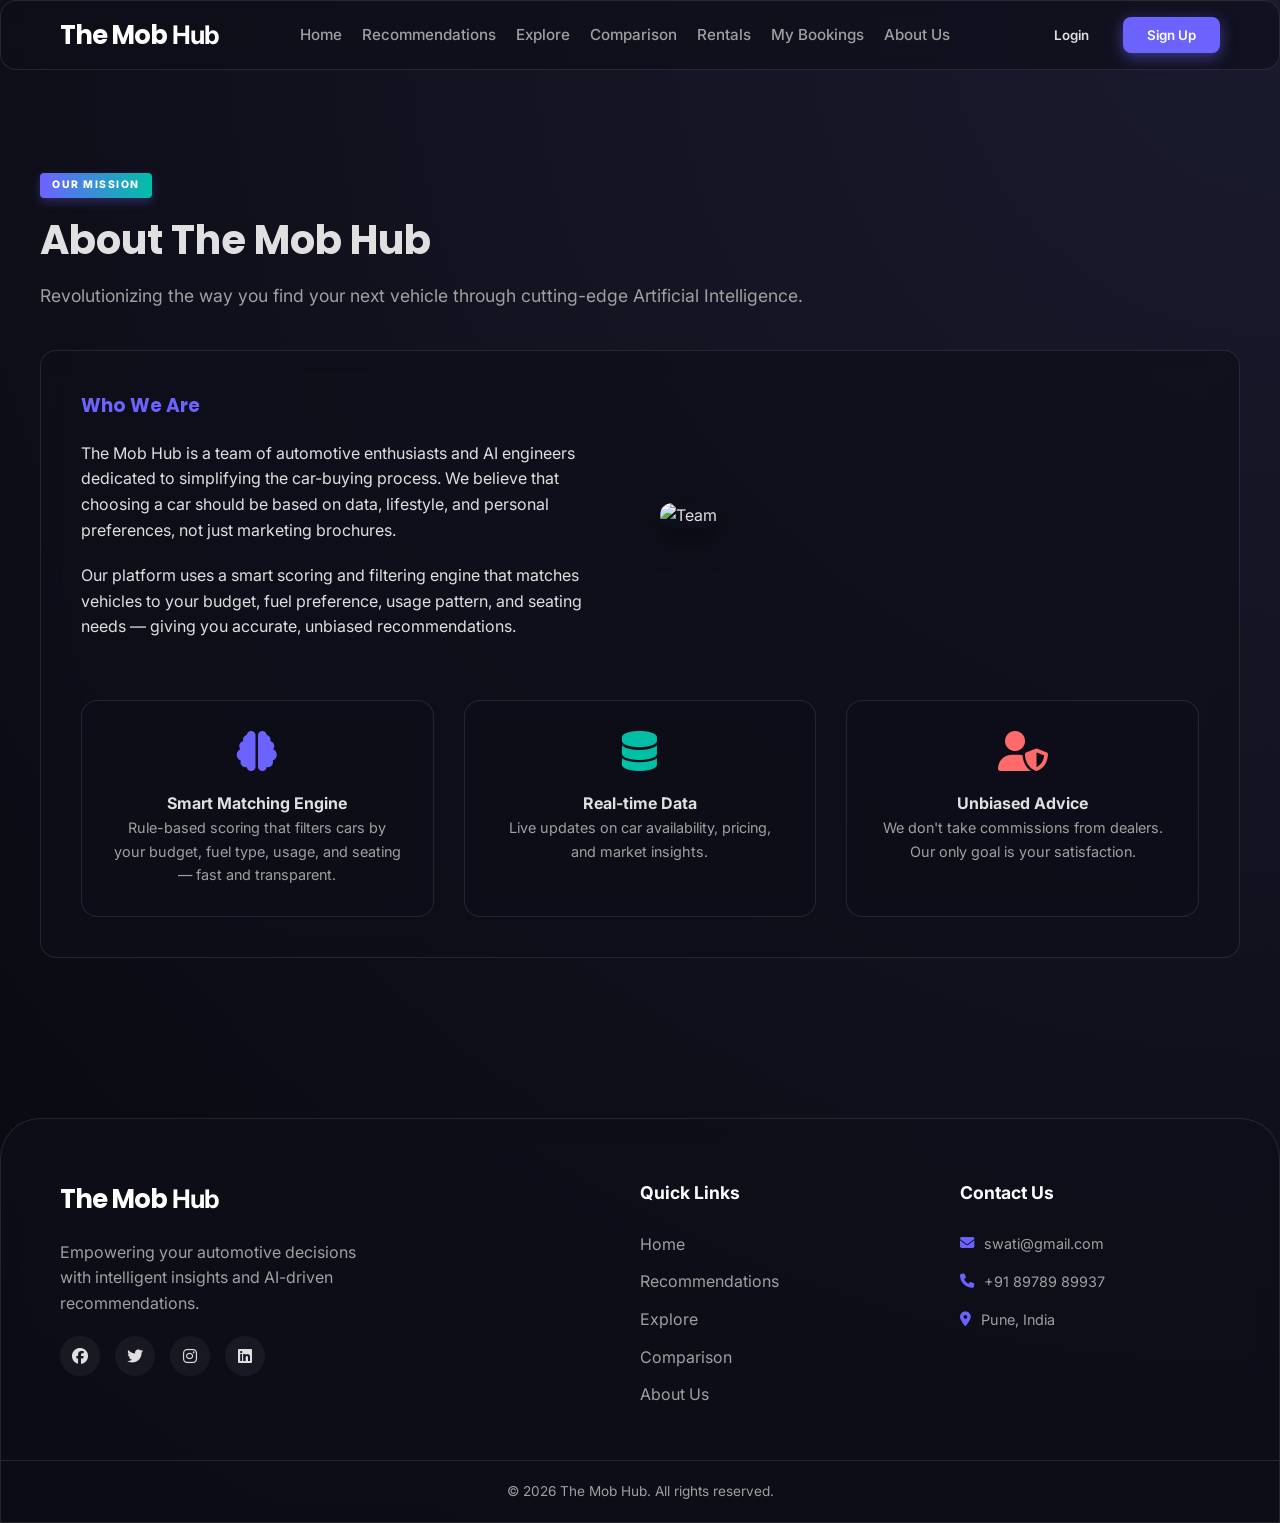
==== commit 1834ad4e: "fix: replace fake footer info with real contact details and honest AI description" ====
--- a/frontend/about.html
+++ b/frontend/about.html
@@ -43,7 +43,7 @@
                 <div>
                     <h3 style="color: var(--primary-color); margin-bottom: 20px;">Who We Are</h3>
                     <p style="margin-bottom: 20px;">The Mob Hub is a team of automotive enthusiasts and AI engineers dedicated to simplifying the car-buying process. We believe that choosing a car should be based on data, lifestyle, and personal preferences, not just marketing brochures.</p>
-                    <p>Our platform uses advanced algorithms to analyze thousands of vehicle specifications, market trends, and user reviews to provide you with the most accurate recommendations possible.</p>
+                    <p>Our platform uses a smart scoring and filtering engine that matches vehicles to your budget, fuel preference, usage pattern, and seating needs — giving you accurate, unbiased recommendations.</p>
                 </div>
                 <div>
                     <img src="https://images.unsplash.com/photo-1552664730-d307ca884978?auto=format&fit=crop&w=800&q=80" alt="Team" style="width: 100%; border-radius: 12px; box-shadow: 0 10px 30px rgba(0,0,0,0.5);">
@@ -53,8 +53,8 @@
             <div style="margin-top: 60px; display: grid; grid-template-columns: repeat(3, 1fr); gap: 30px; text-align: center;">
                 <div class="dash-card glass" style="min-height: auto; padding: 30px;">
                     <i class="fa-solid fa-brain" style="font-size: 2.5rem; color: var(--primary-color); margin-bottom: 20px;"></i>
-                    <h4>Smart AI</h4>
-                    <p style="font-size: 0.9rem; color: var(--text-muted);">Neural networks that understand your driving habits and preferences.</p>
+                    <h4>Smart Matching Engine</h4>
+                    <p style="font-size: 0.9rem; color: var(--text-muted);">Rule-based scoring that filters cars by your budget, fuel type, usage, and seating — fast and transparent.</p>
                 </div>
                 <div class="dash-card glass" style="min-height: auto; padding: 30px;">
                     <i class="fa-solid fa-database" style="font-size: 2.5rem; color: var(--secondary-color); margin-bottom: 20px;"></i>
@@ -94,9 +94,9 @@
             </div>
             <div class="footer-contact">
                 <h4>Contact Us</h4>
-                <p><i class="fa-solid fa-envelope"></i> contact@themobhub.com</p>
-                <p><i class="fa-solid fa-phone"></i> +1 (555) 123-4567</p>
-                <p><i class="fa-solid fa-location-dot"></i> Silicon Valley, CA</p>
+                <p><i class="fa-solid fa-envelope"></i> swati@gmail.com</p>
+                <p><i class="fa-solid fa-phone"></i> +91 89789 89937</p>
+                <p><i class="fa-solid fa-location-dot"></i> Pune, India</p>
             </div>
         </div>
         <div class="footer-bottom">
